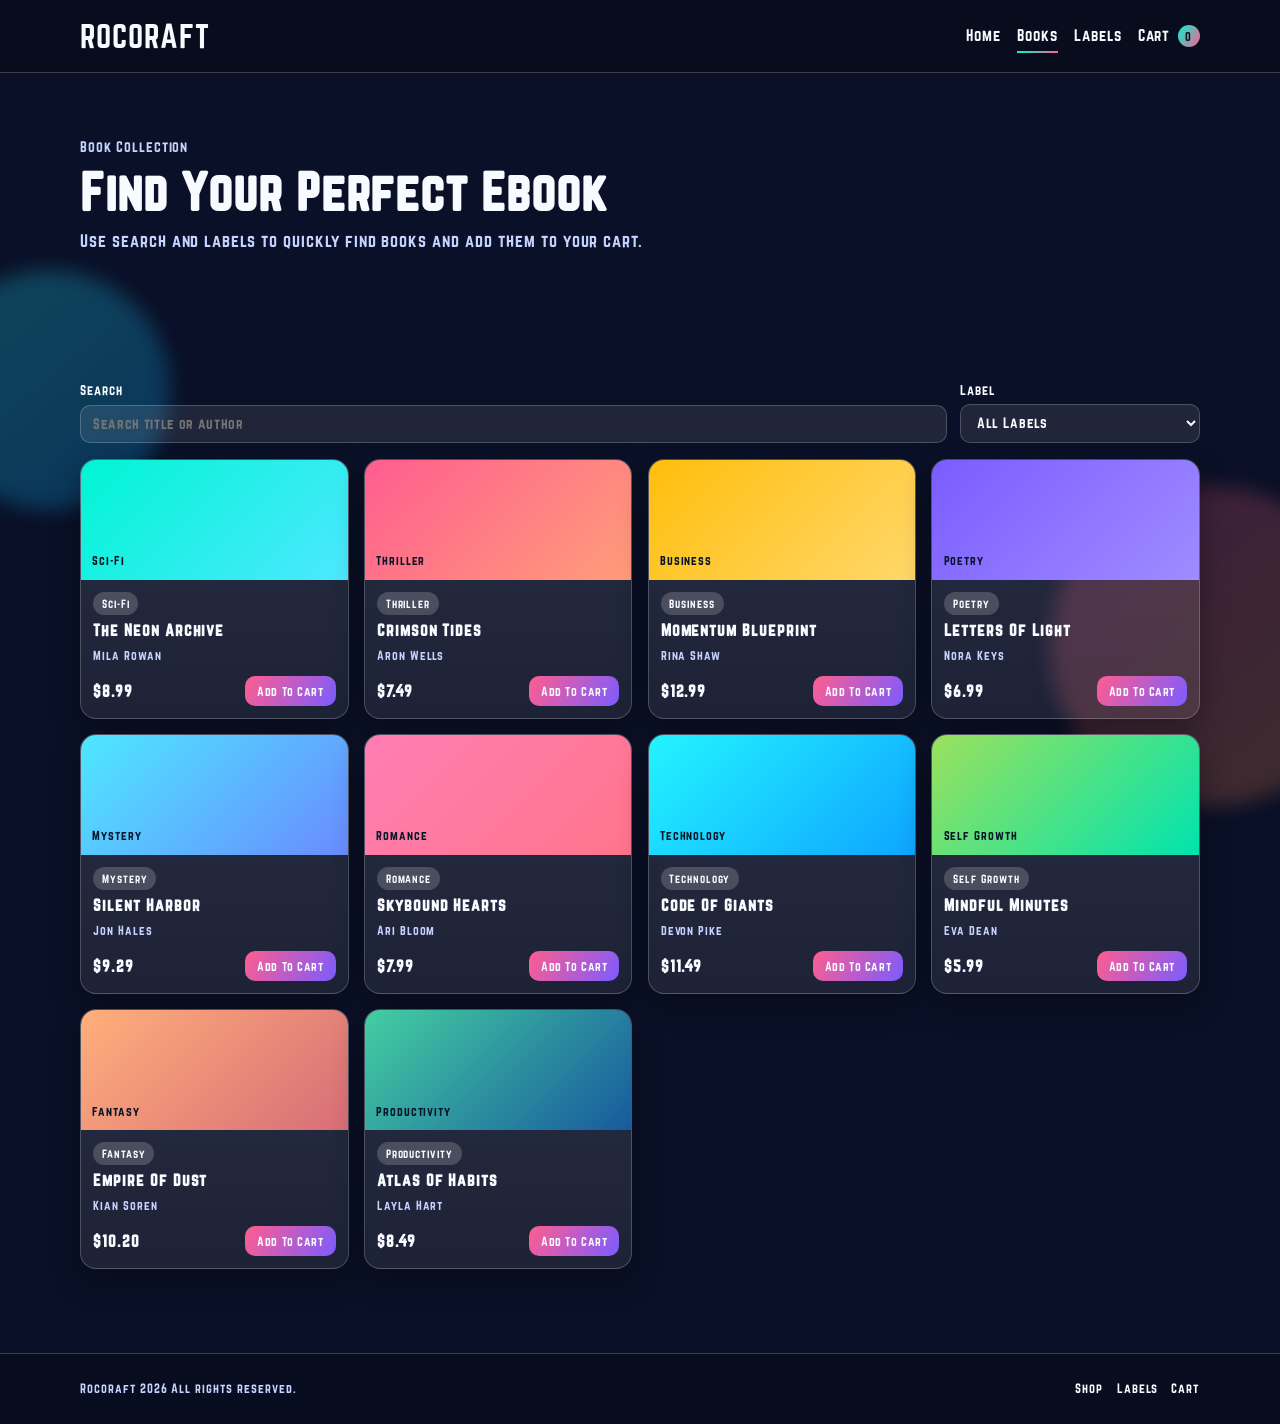
==== books.html @ ae38b667 "Add files via upload" ====
<!DOCTYPE html>
<html lang="en">
<head>
  <meta charset="UTF-8" />
  <meta name="viewport" content="width=device-width, initial-scale=1.0" />
  <meta name="description" content="Rocoraft ebooks catalog." />
  <title>Rocoraft | Books</title>
  <link rel="stylesheet" href="./styles.css" />
  <style>
    body { background: #0a1027; color: #f7fbff; margin: 0; }
  </style>
  <script src="./script.js" defer></script>
</head>
<body data-page="books">
  <header class="site-header">
    <div class="container nav-shell">
      <a class="brand" href="./index.html">Rocoraft</a>
      <button class="menu-toggle" aria-expanded="false" aria-controls="siteNav" aria-label="Open menu">
        <span aria-hidden="true">&#9776;</span>
      </button>
      <nav id="siteNav" class="site-nav">
        <a href="./index.html">Home</a>
        <a href="./books.html" class="active">Books</a>
        <a href="./labels.html">Labels</a>
        <a href="./cart.html" class="cart-link">Cart <span class="cart-count">0</span></a>
      </nav>
    </div>
  </header>

  <main>
    <section class="section container page-hero" data-reveal>
      <p class="eyebrow">Book Collection</p>
      <h1>Find Your Perfect Ebook</h1>
      <p>Use search and labels to quickly find books and add them to your cart.</p>
    </section>

    <section class="section container" data-reveal>
      <div class="catalog-toolbar">
        <label>
          Search
          <input id="searchInput" type="search" placeholder="Search title or author" />
        </label>
        <label>
          Label
          <select id="labelFilter">
            <option value="all">All Labels</option>
          </select>
        </label>
      </div>
      <div id="booksGrid" class="book-grid"></div>
      <p id="noBooks" class="empty-state hidden">No books match your search right now.</p>
    </section>
  </main>

  <footer class="site-footer">
    <div class="container footer-shell">
      <p>Rocoraft <span data-year></span> All rights reserved.</p>
      <div class="footer-links">
        <a href="./books.html">Shop</a>
        <a href="./labels.html">Labels</a>
        <a href="./cart.html">Cart</a>
      </div>
    </div>
  </footer>
</body>
</html>
---- styles.css ----
@font-face {
  font-family: "Norwester";
  src: url("./norwester.otf") format("opentype");
  font-weight: 400;
  font-style: normal;
}

:root {
  --bg-main: #090f25;
  --bg-elev: rgba(255, 255, 255, 0.08);
  --bg-elev-2: rgba(255, 255, 255, 0.12);
  --stroke: rgba(255, 255, 255, 0.2);
  --text: #f7fbff;
  --text-muted: #c6d2ff;
  --accent-a: #00f5d4;
  --accent-b: #ffbe0b;
  --accent-c: #ff5d8f;
  --accent-d: #7b5cff;
  --accent-e: #4de8ff;
  --danger: #ff5b5b;
  --success: #21d789;
  --shadow: 0 12px 30px rgba(0, 0, 0, 0.34);
}

* {
  box-sizing: border-box;
  margin: 0;
  padding: 0;
}

html,
body {
  width: 100%;
  min-height: 100%;
}

body {
  font-family: "Norwester", "Segoe UI", Tahoma, sans-serif;
  background:
    radial-gradient(circle at 15% 18%, rgba(64, 73, 190, 0.48) 0, transparent 35%),
    radial-gradient(circle at 86% 8%, rgba(248, 53, 120, 0.35) 0, transparent 37%),
    radial-gradient(circle at 48% 100%, rgba(9, 157, 255, 0.28) 0, transparent 34%),
    var(--bg-main);
  color: var(--text);
  letter-spacing: 0.06em;
  overflow-x: hidden;
  line-height: 1.45;
  position: relative;
}

body::before,
body::after {
  content: "";
  position: fixed;
  border-radius: 50%;
  filter: blur(10px);
  z-index: -1;
  animation: orbFloat 10s ease-in-out infinite;
}

body::before {
  width: 240px;
  height: 240px;
  left: -70px;
  top: 30%;
  background: linear-gradient(140deg, #23f4ff, #0ea5ff);
  opacity: 0.24;
}

body::after {
  width: 320px;
  height: 320px;
  right: -90px;
  top: 54%;
  background: linear-gradient(140deg, #ff4f96, #ff9c3d);
  opacity: 0.21;
  animation-delay: -3s;
}

a {
  color: inherit;
}

.container {
  width: min(1120px, 92%);
  margin-inline: auto;
}

.section {
  padding: clamp(2.2rem, 5vw, 4rem) 0;
}

.eyebrow {
  color: var(--accent-b);
  font-size: 0.85rem;
  margin-bottom: 0.5rem;
}

h1,
h2,
h3 {
  line-height: 1.15;
}

.site-header {
  position: sticky;
  top: 0;
  z-index: 50;
  border-bottom: 1px solid var(--stroke);
  background: rgba(8, 12, 28, 0.8);
  backdrop-filter: blur(12px);
}

.nav-shell {
  min-height: 72px;
  display: flex;
  align-items: center;
  justify-content: space-between;
  gap: 1rem;
}

.brand {
  text-decoration: none;
  text-transform: uppercase;
  font-size: clamp(1.35rem, 2.7vw, 1.9rem);
  color: var(--text);
}

.site-nav {
  display: flex;
  align-items: center;
  gap: 1rem;
}

.site-nav a {
  text-decoration: none;
  color: var(--text);
  font-size: 0.92rem;
  position: relative;
}

.site-nav a::after {
  content: "";
  position: absolute;
  left: 0;
  right: 0;
  bottom: -6px;
  height: 2px;
  transform: scaleX(0);
  transform-origin: left;
  background: linear-gradient(90deg, var(--accent-a), var(--accent-c));
  transition: transform 0.25s ease;
}

.site-nav a:hover::after,
.site-nav a.active::after {
  transform: scaleX(1);
}

.cart-link {
  display: inline-flex;
  align-items: center;
  gap: 0.45rem;
}

.cart-count {
  min-width: 1.4rem;
  height: 1.4rem;
  border-radius: 999px;
  background: linear-gradient(120deg, var(--accent-a), var(--accent-c));
  color: #081225;
  display: inline-grid;
  place-items: center;
  font-size: 0.72rem;
}

.menu-toggle {
  display: none;
  background: var(--bg-elev);
  color: var(--text);
  border: 1px solid var(--stroke);
  border-radius: 10px;
  width: 42px;
  height: 40px;
  font-size: 1rem;
}

.hero {
  display: grid;
  grid-template-columns: 1.1fr 0.9fr;
  gap: 1.4rem;
  align-items: center;
}

.hero-copy h1 {
  font-size: clamp(2rem, 5vw, 3.7rem);
  margin-bottom: 0.8rem;
}

.hero-copy p {
  color: var(--text-muted);
  max-width: 56ch;
}

.hero-actions {
  margin-top: 1.2rem;
  display: flex;
  flex-wrap: wrap;
  gap: 0.7rem;
}

.btn {
  border: 1px solid transparent;
  border-radius: 12px;
  padding: 0.72rem 1rem;
  text-decoration: none;
  font-family: inherit;
  font-size: 0.88rem;
  letter-spacing: 0.06em;
  cursor: pointer;
  transition: transform 0.2s ease, box-shadow 0.2s ease;
}

.btn:hover {
  transform: translateY(-2px) scale(1.01);
}

.btn-primary {
  color: #081225;
  background: linear-gradient(120deg, var(--accent-a), var(--accent-b));
  box-shadow: 0 10px 24px rgba(0, 245, 212, 0.3);
}

.btn-ghost {
  color: var(--text);
  background: var(--bg-elev);
  border-color: var(--stroke);
}

.stats-row {
  display: grid;
  grid-template-columns: repeat(3, 1fr);
  gap: 0.7rem;
  margin-top: 1.3rem;
}

.stat-card {
  border: 1px solid var(--stroke);
  background: var(--bg-elev);
  border-radius: 14px;
  padding: 0.7rem;
  display: grid;
  gap: 0.25rem;
  box-shadow: var(--shadow);
}

.stat-card strong {
  font-size: 1.1rem;
}

.stat-card span {
  color: var(--text-muted);
  font-size: 0.75rem;
}

.hero-visual {
  position: relative;
  min-height: 350px;
  border: 1px solid var(--stroke);
  border-radius: 22px;
  background: linear-gradient(135deg, rgba(7, 43, 89, 0.6), rgba(49, 20, 89, 0.46));
  overflow: hidden;
  box-shadow: var(--shadow);
}

.float-book {
  position: absolute;
  padding: 0.8rem 1rem;
  border-radius: 14px;
  color: #071628;
  font-size: 0.8rem;
  box-shadow: 0 8px 18px rgba(0, 0, 0, 0.26);
  animation: cardFloat 4.2s ease-in-out infinite;
}

.book-a {
  left: 8%;
  top: 14%;
  background: #00f5d4;
}

.book-b {
  right: 10%;
  top: 20%;
  background: #ffbe0b;
  animation-delay: -0.9s;
}

.book-c {
  left: 16%;
  bottom: 16%;
  background: #ff5d8f;
  color: #fff;
  animation-delay: -1.7s;
}

.book-d {
  right: 12%;
  bottom: 20%;
  background: #4de8ff;
  animation-delay: -2.4s;
}

.section-head {
  margin-bottom: 0.8rem;
}

.section-head h2 {
  font-size: clamp(1.5rem, 4vw, 2.4rem);
}

.book-grid {
  display: grid;
  grid-template-columns: repeat(4, minmax(0, 1fr));
  gap: 0.95rem;
}

.book-card {
  border: 1px solid var(--stroke);
  background: linear-gradient(180deg, var(--bg-elev-2), var(--bg-elev));
  border-radius: 16px;
  overflow: hidden;
  display: grid;
  box-shadow: var(--shadow);
  transition: transform 0.22s ease;
}

.book-card:hover {
  transform: translateY(-5px);
}

.book-cover {
  min-height: 120px;
  padding: 0.7rem;
  color: #071628;
  display: flex;
  align-items: flex-end;
  font-size: 0.72rem;
  letter-spacing: 0.08em;
}

.book-body {
  padding: 0.75rem;
  display: grid;
  gap: 0.45rem;
}

.label-pill {
  justify-self: start;
  background: rgba(255, 255, 255, 0.18);
  color: var(--text);
  border-radius: 999px;
  padding: 0.23rem 0.55rem;
  font-size: 0.66rem;
}

.book-body h3 {
  font-size: 0.95rem;
}

.meta {
  color: var(--text-muted);
  font-size: 0.72rem;
}

.price-row {
  margin-top: 0.35rem;
  display: flex;
  align-items: center;
  justify-content: space-between;
  gap: 0.6rem;
}

.price-row strong {
  font-size: 0.95rem;
}

.add-btn,
.qty-btn,
.remove-btn,
.checkout-form input,
.catalog-toolbar input,
.catalog-toolbar select {
  font-family: inherit;
}

.add-btn,
.qty-btn,
.remove-btn {
  cursor: pointer;
  border: 1px solid var(--stroke);
  border-radius: 10px;
  font-size: 0.72rem;
  letter-spacing: 0.05em;
}

.add-btn {
  padding: 0.5rem 0.75rem;
  color: var(--text);
  background: linear-gradient(120deg, #ff5d8f, #7b5cff);
  border: none;
}

.promo-banner {
  border: 1px solid var(--stroke);
  border-radius: 18px;
  padding: 1rem;
  background: linear-gradient(120deg, rgba(0, 245, 212, 0.24), rgba(255, 93, 143, 0.24));
  display: flex;
  justify-content: space-between;
  align-items: center;
  gap: 1rem;
}

.promo-banner p {
  color: var(--text-muted);
}

.feature-grid {
  display: grid;
  grid-template-columns: repeat(3, minmax(0, 1fr));
  gap: 0.9rem;
}

.feature-card {
  border: 1px solid var(--stroke);
  border-radius: 16px;
  padding: 1rem;
  background: var(--bg-elev);
  box-shadow: var(--shadow);
}

.feature-card p {
  margin-top: 0.45rem;
  color: var(--text-muted);
}

.page-hero h1 {
  font-size: clamp(1.7rem, 4.2vw, 3rem);
  margin-bottom: 0.6rem;
}

.page-hero p {
  color: var(--text-muted);
}

.catalog-toolbar {
  display: grid;
  grid-template-columns: 1fr 240px;
  gap: 0.8rem;
  margin-bottom: 1rem;
}

.catalog-toolbar label {
  display: grid;
  gap: 0.32rem;
  font-size: 0.78rem;
}

.catalog-toolbar input,
.catalog-toolbar select,
.checkout-form input {
  border: 1px solid var(--stroke);
  border-radius: 10px;
  padding: 0.6rem 0.75rem;
  background: rgba(255, 255, 255, 0.09);
  color: var(--text);
  outline: none;
  letter-spacing: 0.05em;
}

.catalog-toolbar option {
  color: #0b1026;
}

.label-grid {
  display: grid;
  grid-template-columns: repeat(3, minmax(0, 1fr));
  gap: 0.9rem;
}

.label-card {
  border: 1px solid var(--stroke);
  border-radius: 16px;
  padding: 1rem;
  background: var(--bg-elev);
  box-shadow: var(--shadow);
  display: grid;
  gap: 0.6rem;
}

.label-card h3 {
  font-size: 1rem;
}

.label-card p {
  color: var(--text-muted);
  font-size: 0.75rem;
}

.label-card a {
  justify-self: start;
}

.marquee-wrap {
  border: 1px solid var(--stroke);
  border-radius: 14px;
  overflow: hidden;
  background: var(--bg-elev);
}

.marquee-track {
  display: inline-flex;
  gap: 1.25rem;
  padding: 0.8rem 1rem;
  white-space: nowrap;
  min-width: 100%;
  animation: marqueeMove 20s linear infinite;
}

.marquee-pill {
  border: 1px solid var(--stroke);
  border-radius: 999px;
  padding: 0.35rem 0.75rem;
  background: rgba(255, 255, 255, 0.14);
  font-size: 0.7rem;
}

.cart-layout {
  display: grid;
  grid-template-columns: 1.15fr 0.85fr;
  gap: 1rem;
}

.cart-items {
  display: grid;
  gap: 0.8rem;
}

.cart-item {
  border: 1px solid var(--stroke);
  border-radius: 16px;
  background: var(--bg-elev);
  padding: 0.9rem;
  display: grid;
  grid-template-columns: 100px 1fr auto;
  gap: 0.8rem;
  align-items: center;
  box-shadow: var(--shadow);
}

.cart-cover {
  min-height: 90px;
  border-radius: 10px;
}

.cart-info h3 {
  font-size: 0.95rem;
}

.cart-info p {
  color: var(--text-muted);
  font-size: 0.72rem;
}

.qty-controls {
  display: inline-flex;
  align-items: center;
  border: 1px solid var(--stroke);
  border-radius: 10px;
  overflow: hidden;
}

.qty-btn {
  width: 32px;
  height: 30px;
  border: none;
  border-right: 1px solid var(--stroke);
  background: rgba(255, 255, 255, 0.12);
  color: var(--text);
}

.qty-btn:last-child {
  border-right: none;
  border-left: 1px solid var(--stroke);
}

.qty-value {
  width: 34px;
  text-align: center;
  font-size: 0.75rem;
}

.remove-btn {
  margin-top: 0.45rem;
  padding: 0.34rem 0.6rem;
  background: rgba(255, 91, 91, 0.18);
  color: #ffdada;
  border-color: rgba(255, 91, 91, 0.34);
}

.cart-right {
  text-align: right;
}

.summary-card {
  border: 1px solid var(--stroke);
  border-radius: 16px;
  background: var(--bg-elev);
  padding: 1rem;
  box-shadow: var(--shadow);
  height: fit-content;
  position: sticky;
  top: 86px;
}

.summary-card h2 {
  margin-bottom: 0.85rem;
}

.summary-row {
  display: flex;
  justify-content: space-between;
  gap: 0.6rem;
  margin-bottom: 0.58rem;
}

.summary-row span {
  color: var(--text-muted);
}

.summary-row.total {
  padding-top: 0.6rem;
  border-top: 1px solid var(--stroke);
  margin-top: 0.65rem;
}

.checkout-form {
  margin-top: 1rem;
  display: grid;
  gap: 0.7rem;
}

.checkout-form label {
  display: grid;
  gap: 0.35rem;
  font-size: 0.75rem;
}

.empty-state {
  border: 1px dashed var(--stroke);
  border-radius: 14px;
  padding: 1rem;
  background: rgba(255, 255, 255, 0.07);
  color: var(--text-muted);
}

.hidden {
  display: none;
}

.site-footer {
  border-top: 1px solid var(--stroke);
  background: rgba(8, 12, 28, 0.72);
  margin-top: 1.2rem;
}

.footer-shell {
  min-height: 70px;
  display: flex;
  align-items: center;
  justify-content: space-between;
  gap: 0.9rem;
}

.footer-shell p {
  color: var(--text-muted);
  font-size: 0.74rem;
}

.footer-links {
  display: inline-flex;
  gap: 0.85rem;
  font-size: 0.75rem;
}

.footer-links a {
  text-decoration: none;
}

[data-reveal] {
  opacity: 0;
  transform: translateY(22px);
  transition: opacity 0.58s ease, transform 0.58s ease;
}

[data-reveal].visible {
  opacity: 1;
  transform: translateY(0);
}

.toast-zone {
  position: fixed;
  bottom: 18px;
  right: 16px;
  z-index: 100;
  display: grid;
  gap: 0.55rem;
}

.toast {
  border: 1px solid rgba(33, 215, 137, 0.52);
  background: rgba(14, 30, 25, 0.94);
  color: #a9ffd9;
  border-radius: 10px;
  padding: 0.6rem 0.8rem;
  font-size: 0.75rem;
  box-shadow: var(--shadow);
  animation: toastIn 0.35s ease;
}

@keyframes cardFloat {
  0%,
  100% {
    transform: translateY(0) rotate(-1.5deg);
  }
  50% {
    transform: translateY(-9px) rotate(1.7deg);
  }
}

@keyframes orbFloat {
  0%,
  100% {
    transform: translate(0, 0);
  }
  50% {
    transform: translate(14px, -22px);
  }
}

@keyframes marqueeMove {
  from {
    transform: translateX(0);
  }
  to {
    transform: translateX(-50%);
  }
}

@keyframes toastIn {
  from {
    opacity: 0;
    transform: translateY(12px);
  }
  to {
    opacity: 1;
    transform: translateY(0);
  }
}

@media (max-width: 1024px) {
  .book-grid {
    grid-template-columns: repeat(3, minmax(0, 1fr));
  }

  .label-grid {
    grid-template-columns: repeat(2, minmax(0, 1fr));
  }

  .cart-layout {
    grid-template-columns: 1fr;
  }

  .summary-card {
    position: static;
  }
}

@media (max-width: 760px) {
  .menu-toggle {
    display: inline-grid;
    place-items: center;
  }

  .site-nav {
    position: absolute;
    top: 72px;
    right: 4%;
    width: min(260px, 90vw);
    border: 1px solid var(--stroke);
    border-radius: 12px;
    background: rgba(8, 12, 28, 0.96);
    padding: 0.8rem;
    flex-direction: column;
    align-items: flex-start;
    display: none;
  }

  .site-nav.open {
    display: flex;
  }

  .hero {
    grid-template-columns: 1fr;
  }

  .hero-visual {
    min-height: 280px;
  }

  .stats-row {
    grid-template-columns: 1fr;
  }

  .book-grid,
  .feature-grid,
  .label-grid {
    grid-template-columns: 1fr;
  }

  .catalog-toolbar {
    grid-template-columns: 1fr;
  }

  .promo-banner {
    flex-direction: column;
    align-items: flex-start;
  }

  .cart-item {
    grid-template-columns: 1fr;
  }

  .cart-right {
    text-align: left;
  }

  .footer-shell {
    flex-direction: column;
    justify-content: center;
    text-align: center;
    padding: 0.6rem 0;
  }
}

@media (prefers-reduced-motion: reduce) {
  *,
  *::before,
  *::after {
    animation: none !important;
    transition: none !important;
  }

  [data-reveal] {
    opacity: 1;
    transform: none;
  }
}
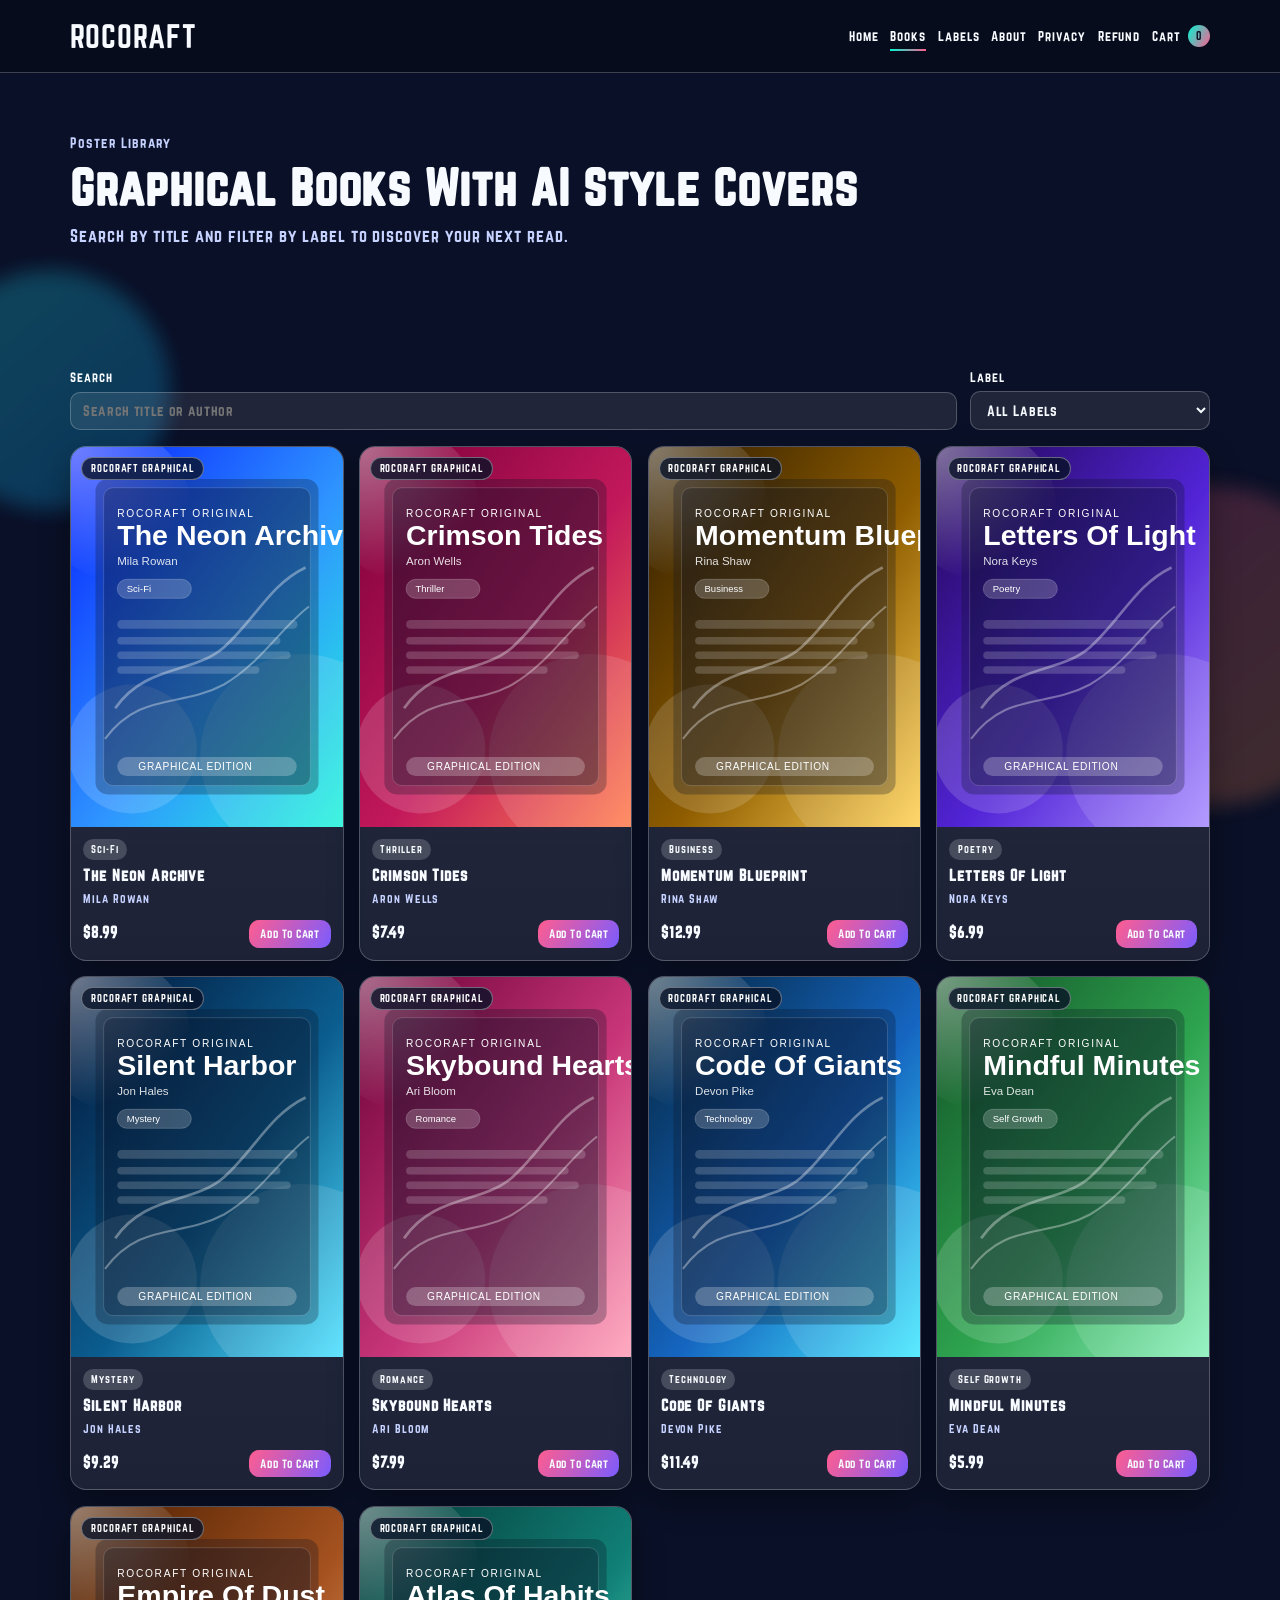
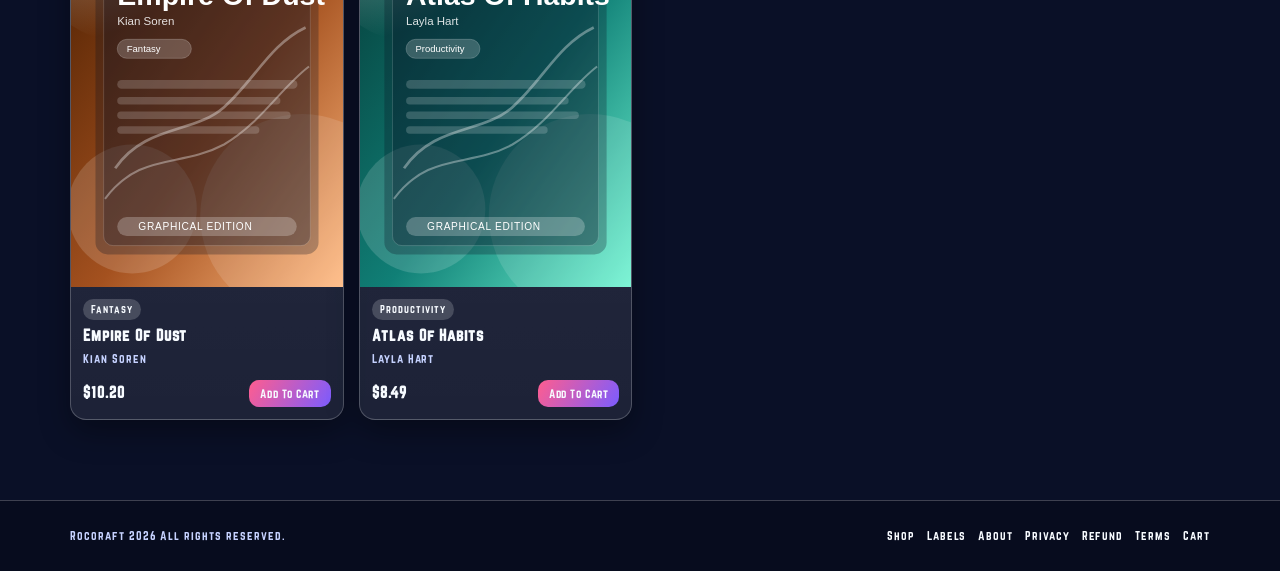
==== commit d2f7916f: "Add files via upload" ====
--- a/books.html
+++ b/books.html
@@ -3,7 +3,7 @@
 <head>
   <meta charset="UTF-8" />
   <meta name="viewport" content="width=device-width, initial-scale=1.0" />
-  <meta name="description" content="Rocoraft ebooks catalog." />
+  <meta name="description" content="Rocoraft graphical ebooks catalog." />
   <title>Rocoraft | Books</title>
   <link rel="stylesheet" href="./styles.css" />
   <style>
@@ -22,6 +22,9 @@
         <a href="./index.html">Home</a>
         <a href="./books.html" class="active">Books</a>
         <a href="./labels.html">Labels</a>
+        <a href="./about.html">About</a>
+        <a href="./privacy.html">Privacy</a>
+        <a href="./refund-policy.html">Refund</a>
         <a href="./cart.html" class="cart-link">Cart <span class="cart-count">0</span></a>
       </nav>
     </div>
@@ -29,9 +32,9 @@
 
   <main>
     <section class="section container page-hero" data-reveal>
-      <p class="eyebrow">Book Collection</p>
-      <h1>Find Your Perfect Ebook</h1>
-      <p>Use search and labels to quickly find books and add them to your cart.</p>
+      <p class="eyebrow">Poster Library</p>
+      <h1>Graphical Books With AI Style Covers</h1>
+      <p>Search by title and filter by label to discover your next read.</p>
     </section>
 
     <section class="section container" data-reveal>
@@ -58,6 +61,10 @@
       <div class="footer-links">
         <a href="./books.html">Shop</a>
         <a href="./labels.html">Labels</a>
+        <a href="./about.html">About</a>
+        <a href="./privacy.html">Privacy</a>
+        <a href="./refund-policy.html">Refund</a>
+        <a href="./terms.html">Terms</a>
         <a href="./cart.html">Cart</a>
       </div>
     </div>
--- a/styles.css
+++ b/styles.css
@@ -9,7 +9,7 @@
   --bg-main: #090f25;
   --bg-elev: rgba(255, 255, 255, 0.08);
   --bg-elev-2: rgba(255, 255, 255, 0.12);
-  --stroke: rgba(255, 255, 255, 0.2);
+  --stroke: rgba(255, 255, 255, 0.22);
   --text: #f7fbff;
   --text-muted: #c6d2ff;
   --accent-a: #00f5d4;
@@ -17,8 +17,6 @@
   --accent-c: #ff5d8f;
   --accent-d: #7b5cff;
   --accent-e: #4de8ff;
-  --danger: #ff5b5b;
-  --success: #21d789;
   --shadow: 0 12px 30px rgba(0, 0, 0, 0.34);
 }
 
@@ -82,17 +80,17 @@
 }
 
 .container {
-  width: min(1120px, 92%);
+  width: min(1140px, 92%);
   margin-inline: auto;
 }
 
 .section {
-  padding: clamp(2.2rem, 5vw, 4rem) 0;
+  padding: clamp(2rem, 5vw, 3.8rem) 0;
 }
 
 .eyebrow {
   color: var(--accent-b);
-  font-size: 0.85rem;
+  font-size: 0.82rem;
   margin-bottom: 0.5rem;
 }
 
@@ -107,7 +105,7 @@
   top: 0;
   z-index: 50;
   border-bottom: 1px solid var(--stroke);
-  background: rgba(8, 12, 28, 0.8);
+  background: rgba(8, 12, 28, 0.84);
   backdrop-filter: blur(12px);
 }
 
@@ -122,20 +120,20 @@
 .brand {
   text-decoration: none;
   text-transform: uppercase;
-  font-size: clamp(1.35rem, 2.7vw, 1.9rem);
+  font-size: clamp(1.28rem, 2.5vw, 1.85rem);
   color: var(--text);
 }
 
 .site-nav {
   display: flex;
   align-items: center;
-  gap: 1rem;
+  gap: 0.72rem;
 }
 
 .site-nav a {
   text-decoration: none;
   color: var(--text);
-  font-size: 0.92rem;
+  font-size: 0.78rem;
   position: relative;
 }
 
@@ -164,14 +162,14 @@
 }
 
 .cart-count {
-  min-width: 1.4rem;
-  height: 1.4rem;
+  min-width: 1.38rem;
+  height: 1.38rem;
   border-radius: 999px;
   background: linear-gradient(120deg, var(--accent-a), var(--accent-c));
   color: #081225;
   display: inline-grid;
   place-items: center;
-  font-size: 0.72rem;
+  font-size: 0.68rem;
 }
 
 .menu-toggle {
@@ -188,12 +186,12 @@
 .hero {
   display: grid;
   grid-template-columns: 1.1fr 0.9fr;
-  gap: 1.4rem;
+  gap: 1.3rem;
   align-items: center;
 }
 
 .hero-copy h1 {
-  font-size: clamp(2rem, 5vw, 3.7rem);
+  font-size: clamp(2rem, 5vw, 3.6rem);
   margin-bottom: 0.8rem;
 }
 
@@ -212,10 +210,10 @@
 .btn {
   border: 1px solid transparent;
   border-radius: 12px;
-  padding: 0.72rem 1rem;
+  padding: 0.68rem 0.98rem;
   text-decoration: none;
   font-family: inherit;
-  font-size: 0.88rem;
+  font-size: 0.8rem;
   letter-spacing: 0.06em;
   cursor: pointer;
   transition: transform 0.2s ease, box-shadow 0.2s ease;
@@ -255,17 +253,17 @@
 }
 
 .stat-card strong {
-  font-size: 1.1rem;
+  font-size: 1.05rem;
 }
 
 .stat-card span {
   color: var(--text-muted);
-  font-size: 0.75rem;
+  font-size: 0.72rem;
 }
 
 .hero-visual {
   position: relative;
-  min-height: 350px;
+  min-height: 340px;
   border: 1px solid var(--stroke);
   border-radius: 22px;
   background: linear-gradient(135deg, rgba(7, 43, 89, 0.6), rgba(49, 20, 89, 0.46));
@@ -278,7 +276,7 @@
   padding: 0.8rem 1rem;
   border-radius: 14px;
   color: #071628;
-  font-size: 0.8rem;
+  font-size: 0.76rem;
   box-shadow: 0 8px 18px rgba(0, 0, 0, 0.26);
   animation: cardFloat 4.2s ease-in-out infinite;
 }
@@ -316,7 +314,7 @@
 }
 
 .section-head h2 {
-  font-size: clamp(1.5rem, 4vw, 2.4rem);
+  font-size: clamp(1.45rem, 4vw, 2.3rem);
 }
 
 .book-grid {
@@ -339,14 +337,35 @@
   transform: translateY(-5px);
 }
 
-.book-cover {
-  min-height: 120px;
-  padding: 0.7rem;
-  color: #071628;
-  display: flex;
-  align-items: flex-end;
-  font-size: 0.72rem;
-  letter-spacing: 0.08em;
+.book-cover-wrap {
+  position: relative;
+  min-height: 210px;
+  overflow: hidden;
+}
+
+.book-poster {
+  width: 100%;
+  height: 100%;
+  min-height: 210px;
+  object-fit: cover;
+  display: block;
+  transition: transform 0.35s ease;
+}
+
+.book-card:hover .book-poster {
+  transform: scale(1.06);
+}
+
+.book-badge {
+  position: absolute;
+  left: 0.65rem;
+  top: 0.65rem;
+  background: rgba(8, 18, 39, 0.8);
+  border: 1px solid rgba(255, 255, 255, 0.36);
+  color: #ffffff;
+  font-size: 0.62rem;
+  border-radius: 999px;
+  padding: 0.2rem 0.52rem;
 }
 
 .book-body {
@@ -360,17 +379,17 @@
   background: rgba(255, 255, 255, 0.18);
   color: var(--text);
   border-radius: 999px;
-  padding: 0.23rem 0.55rem;
-  font-size: 0.66rem;
+  padding: 0.2rem 0.52rem;
+  font-size: 0.62rem;
 }
 
 .book-body h3 {
-  font-size: 0.95rem;
+  font-size: 0.92rem;
 }
 
 .meta {
   color: var(--text-muted);
-  font-size: 0.72rem;
+  font-size: 0.7rem;
 }
 
 .price-row {
@@ -382,7 +401,7 @@
 }
 
 .price-row strong {
-  font-size: 0.95rem;
+  font-size: 0.9rem;
 }
 
 .add-btn,
@@ -400,12 +419,12 @@
   cursor: pointer;
   border: 1px solid var(--stroke);
   border-radius: 10px;
-  font-size: 0.72rem;
+  font-size: 0.68rem;
   letter-spacing: 0.05em;
 }
 
 .add-btn {
-  padding: 0.5rem 0.75rem;
+  padding: 0.45rem 0.7rem;
   color: var(--text);
   background: linear-gradient(120deg, #ff5d8f, #7b5cff);
   border: none;
@@ -438,15 +457,16 @@
   padding: 1rem;
   background: var(--bg-elev);
   box-shadow: var(--shadow);
+  display: grid;
+  gap: 0.55rem;
 }
 
 .feature-card p {
-  margin-top: 0.45rem;
   color: var(--text-muted);
 }
 
 .page-hero h1 {
-  font-size: clamp(1.7rem, 4.2vw, 3rem);
+  font-size: clamp(1.7rem, 4.2vw, 2.9rem);
   margin-bottom: 0.6rem;
 }
 
@@ -464,7 +484,7 @@
 .catalog-toolbar label {
   display: grid;
   gap: 0.32rem;
-  font-size: 0.78rem;
+  font-size: 0.76rem;
 }
 
 .catalog-toolbar input,
@@ -472,7 +492,7 @@
 .checkout-form input {
   border: 1px solid var(--stroke);
   border-radius: 10px;
-  padding: 0.6rem 0.75rem;
+  padding: 0.58rem 0.75rem;
   background: rgba(255, 255, 255, 0.09);
   color: var(--text);
   outline: none;
@@ -500,12 +520,12 @@
 }
 
 .label-card h3 {
-  font-size: 1rem;
+  font-size: 0.92rem;
 }
 
 .label-card p {
   color: var(--text-muted);
-  font-size: 0.75rem;
+  font-size: 0.72rem;
 }
 
 .label-card a {
@@ -533,7 +553,7 @@
   border-radius: 999px;
   padding: 0.35rem 0.75rem;
   background: rgba(255, 255, 255, 0.14);
-  font-size: 0.7rem;
+  font-size: 0.66rem;
 }
 
 .cart-layout {
@@ -560,17 +580,27 @@
 }
 
 .cart-cover {
-  min-height: 90px;
+  min-height: 100px;
   border-radius: 10px;
+  overflow: hidden;
+  border: 1px solid rgba(255, 255, 255, 0.2);
+}
+
+.cart-cover img {
+  width: 100%;
+  height: 100%;
+  min-height: 100px;
+  object-fit: cover;
+  display: block;
 }
 
 .cart-info h3 {
-  font-size: 0.95rem;
+  font-size: 0.9rem;
 }
 
 .cart-info p {
   color: var(--text-muted);
-  font-size: 0.72rem;
+  font-size: 0.7rem;
 }
 
 .qty-controls {
@@ -598,12 +628,12 @@
 .qty-value {
   width: 34px;
   text-align: center;
-  font-size: 0.75rem;
+  font-size: 0.72rem;
 }
 
 .remove-btn {
   margin-top: 0.45rem;
-  padding: 0.34rem 0.6rem;
+  padding: 0.32rem 0.55rem;
   background: rgba(255, 91, 91, 0.18);
   color: #ffdada;
   border-color: rgba(255, 91, 91, 0.34);
@@ -654,7 +684,65 @@
 .checkout-form label {
   display: grid;
   gap: 0.35rem;
-  font-size: 0.75rem;
+  font-size: 0.72rem;
+}
+
+.policy-grid {
+  display: grid;
+  grid-template-columns: repeat(3, minmax(0, 1fr));
+  gap: 0.9rem;
+}
+
+.policy-card {
+  border: 1px solid var(--stroke);
+  border-radius: 16px;
+  padding: 1rem;
+  background: var(--bg-elev);
+  box-shadow: var(--shadow);
+}
+
+.policy-card h2 {
+  font-size: 1rem;
+  margin-bottom: 0.5rem;
+}
+
+.policy-card p {
+  color: var(--text-muted);
+  font-size: 0.76rem;
+}
+
+.policy-content {
+  border: 1px solid var(--stroke);
+  border-radius: 16px;
+  padding: 1.05rem;
+  background: var(--bg-elev);
+  box-shadow: var(--shadow);
+}
+
+.policy-content h2 {
+  font-size: 1rem;
+  margin-top: 0.82rem;
+  margin-bottom: 0.45rem;
+}
+
+.policy-content h2:first-child {
+  margin-top: 0;
+}
+
+.policy-content p {
+  color: var(--text-muted);
+  font-size: 0.76rem;
+}
+
+.policy-list {
+  list-style: disc;
+  margin-left: 1.25rem;
+}
+
+.policy-list li {
+  color: var(--text-muted);
+  font-size: 0.76rem;
+  margin-bottom: 0.33rem;
 }
 
 .empty-state {
@@ -685,13 +773,14 @@
 
 .footer-shell p {
   color: var(--text-muted);
-  font-size: 0.74rem;
+  font-size: 0.7rem;
 }
 
 .footer-links {
   display: inline-flex;
-  gap: 0.85rem;
-  font-size: 0.75rem;
+  flex-wrap: wrap;
+  gap: 0.75rem;
+  font-size: 0.7rem;
 }
 
 .footer-links a {
@@ -724,7 +813,7 @@
   color: #a9ffd9;
   border-radius: 10px;
   padding: 0.6rem 0.8rem;
-  font-size: 0.75rem;
+  font-size: 0.72rem;
   box-shadow: var(--shadow);
   animation: toastIn 0.35s ease;
 }
@@ -769,7 +858,7 @@
   }
 }
 
-@media (max-width: 1024px) {
+@media (max-width: 1120px) {
   .book-grid {
     grid-template-columns: repeat(3, minmax(0, 1fr));
   }
@@ -778,6 +867,10 @@
     grid-template-columns: repeat(2, minmax(0, 1fr));
   }
 
+  .policy-grid {
+    grid-template-columns: 1fr;
+  }
+
   .cart-layout {
     grid-template-columns: 1fr;
   }
@@ -787,7 +880,7 @@
   }
 }
 
-@media (max-width: 760px) {
+@media (max-width: 980px) {
   .menu-toggle {
     display: inline-grid;
     place-items: center;
@@ -797,14 +890,15 @@
     position: absolute;
     top: 72px;
     right: 4%;
-    width: min(260px, 90vw);
+    width: min(280px, 92vw);
     border: 1px solid var(--stroke);
     border-radius: 12px;
-    background: rgba(8, 12, 28, 0.96);
+    background: rgba(8, 12, 28, 0.97);
     padding: 0.8rem;
     flex-direction: column;
     align-items: flex-start;
     display: none;
+    gap: 0.7rem;
   }
 
   .site-nav.open {
